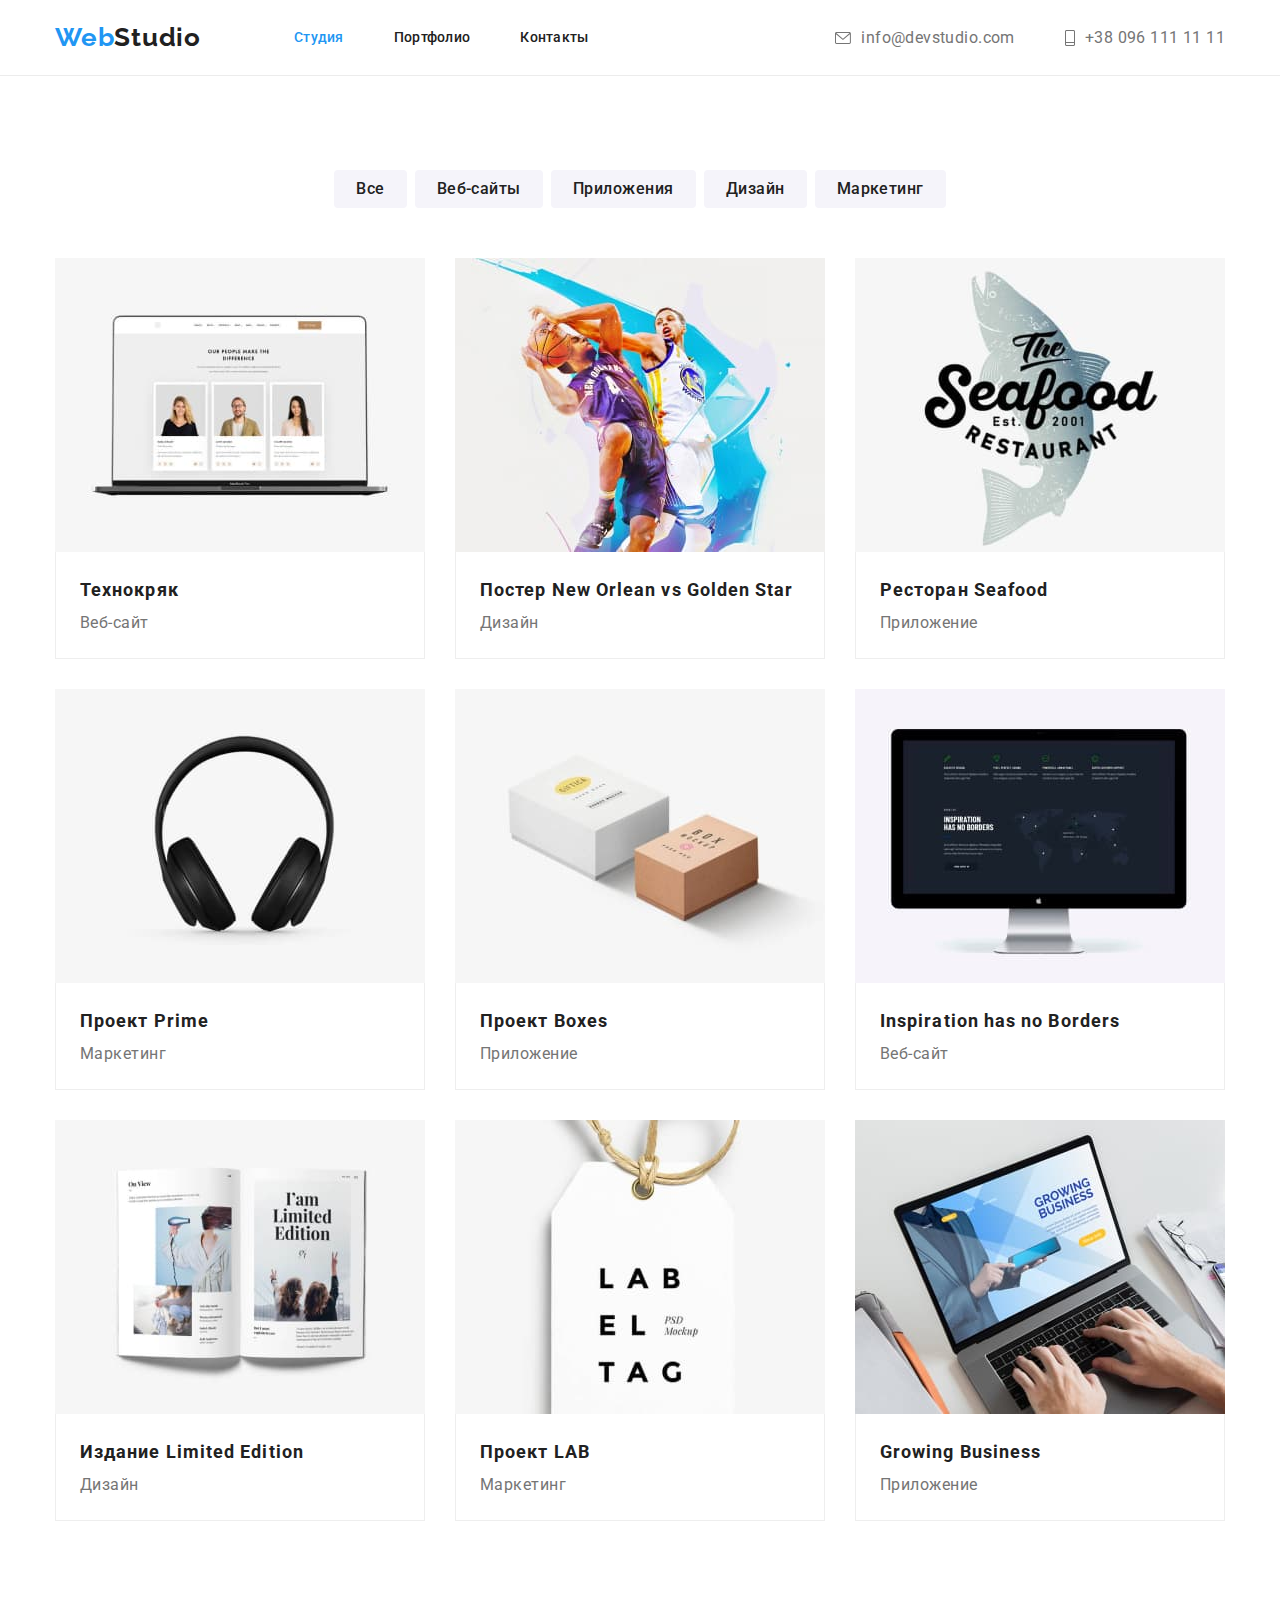
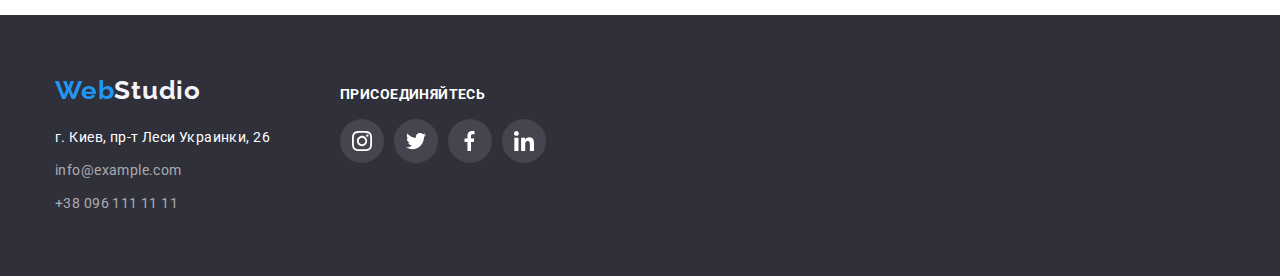
==== portfolio.html @ 5b5e38d6 "gg" ====
<!DOCTYPE html>
<html lang="ru">

<head>
    <meta charset="UTF-8" />
    <meta http-equiv="X-UA-Compatible" content="IE=edge" />
    <meta name="viewport" content="width=device-width, initial-scale=1.0" />
    <title>WebStudio</title>
    <link rel="preconnect" href="https://fonts.gstatic.com" />
    <link
        href="https://fonts.googleapis.com/css2?family=Raleway:wght@700&family=Roboto:wght@400;500;700;900&display=swap"
        rel="stylesheet" />
    <link rel="stylesheet"
        href="https://cdnjs.cloudflare.com/ajax/libs/modern-normalize/1.0.0/modern-normalize.min.css" />
    <link rel="stylesheet" href="./css/styles.css" />
</head>

<body>
    <header class="page-bottom-border">
        <div class="container">
            <nav class="nav ">
                <a href="./index.html" class="logo">Web<span>Studio</span></a>
                <ul class="nav-items">
                    <li><a href="./index.html" class="logo-list"><span>Студия</span> </a></li>
                    <li><a href="./portfolio.html" class="logo-list">Портфолио</a></li>
                    <li><a href="" class="logo-list">Контакты</a></li>
    
                </ul>
            </nav>
            <ul class="contacts">
                <li class="contacts-item ">
                    <a href="mailto:info@devstudio.com" class="link ">
                        <svg class="icon-mail ">
                            <use href="./images/icons/symbol-defs.svg#icon-mail"></use>
                        </svg>
                        info@devstudio.com</a>
                </li>
                <li class="contacts-item "><a href="tel:+380961111111" class="link">
                        <svg class="icon-tel">
                            <use href="./images/icons/symbol-defs.svg#icon-tel"></use>
                        </svg>+38 096 111 11 11</a></li>
            </ul>
        </div>
    </header>

    <main>
        <section class="section">
            <div class="container">
                <h1 class="visually-hidden"> примеры наших работ</h1>
                <ul class="btn-list">
                    <li> <button class="btn" type="button">Все</button> </li>
                    <li> <button class="btn" type="button">Веб-сайты</button> </li>
                    <li> <button class="btn" type="button">Приложения</button> </li>
                    <li> <button class="btn" type="button">Дизайн</button> </li>
                    <li> <button class="btn" type="button">Маркетинг</button> </li>
                </ul>

                <ul class="list-pic">

                    <li class="list-pic-items"><a href="">
                            <img src="./images/portfolio/portfolio1.jpg" alt="laptop" width="370">
                            <div class="list-pic-items-text">
                                <h2 class="portfolio-title">Технокряк</h2>
                                <p class="portfolio-subtitle">Веб-сайт</p>
                            </div>
                        </a></li>

                    <li class="list-pic-items"> <a href="">
                            <img src="./images/portfolio/portfolio2.jpg" alt="poster" width="370">
                            <div class="list-pic-items-text">
                                <h2 class="portfolio-title">Постер New Orlean vs Golden Star</h2>
                                <p class="portfolio-subtitle">Дизайн</p>
                            </div>
                        </a>
                    </li>

                    <li class="list-pic-items"><a href="">
                            <img src="./images/portfolio/portfolio3.jpg" alt="restourant logo" width="370">
                            <div class="list-pic-items-text">
                                <h2 class="portfolio-title">Ресторан Seafood</h2>
                                <p class="portfolio-subtitle">Приложение</p>
                            </div></a>


                    </li>
                    
                        <li class="list-pic-items"><a href="">
                            <img src="./images/portfolio/portfolio4.jpg" alt="headphones" width="370">
                            <div class="list-pic-items-text">
                                <h2 class="portfolio-title">Проект Prime</h2>
                                <p class="portfolio-subtitle">Маркетинг</p>
                            </div>


                    </a></li>

                    <li class="list-pic-items"><a href="">
                            <img src="./images/portfolio/portfolio5.jpg" alt="project boxes" width="370">
                            <div class="list-pic-items-text">
                                <h2 class="portfolio-title">Проект Boxes</h2>
                                <p class="portfolio-subtitle">Приложение</p>
                            </div>

                        </a>
                    </li>

                    <li class="list-pic-items"><a href="">
                            <img src="./images/portfolio/portfolio6.jpg" alt="Inspiration" width="370">
                            <div class="list-pic-items-text">

                                <h2 class="portfolio-title">Inspiration has no Borders</h2>
                                <p class="portfolio-subtitle">Веб-сайт</p>
                            </div>


                        </a></li>

                    <li class="list-pic-items"><a href="">
                            <img src="./images/portfolio/portfolio7.jpg" alt="Limited Edition" width="370">
                            <div class="list-pic-items-text">
                                <h2 class="portfolio-title">Издание Limited Edition</h2>
                                <p class="portfolio-subtitle">Дизайн</p>
                            </div>


                        </a></li>

                    <li class="list-pic-items"><a href="">
                            <img src="./images/portfolio/portfolio8.jpg" alt="project lab" width="370">
                            <div class="list-pic-items-text">
                                <h2 class="portfolio-title">Проект LAB</h2>
                                <p class="portfolio-subtitle">Маркетинг</p>
                            </div>


                        </a></li>

                    <li class="list-pic-items"><a href="">
                            <img src="./images/portfolio/portfolio9.jpg" alt="Growing Business" width="370">
                            <div class="list-pic-items-text">
                                <h2 class="portfolio-title">Growing Business</h2>
                                <p class="portfolio-subtitle">Приложение</p>
                            </div>


                        </a></li>
                </ul>
            </div>
        </section>
    </main>
    <footer class="footer">
        <div class="container footer-socials">
            <div>
                <a href="./index.html" class="logo">Web<span>Studio</span></a>
                <address>
                    <p class="address">г. Киев, пр-т Леси Украинки, 26</p>
                    <ul>
                        <li class="footer-link-item">
                            <a href="mailto:info@example.com " class="link colfoot">info@example.com</a>
                        </li>
                        <li class="footer-link-item"><a href="tel:+380961111111" class="link colfoot">+38 096 111 11
                                11</a>
                        </li>
                    </ul>
                </address>
            </div>
    
            <div class="footer-soc-item">
                <p class="footer-txt">ПРИСОЕДИНЯЙТЕСЬ</p>
                <div class="list-caption-icon-item ">
                    <a href="https://www.instagram.com/" target="_blank" rel="noopener noreferrer" class=" caption-icon">
                        <svg class="social-icon-item">
                            <use href="./images/icons/symbol-defs.svg#icon-instagram"></use>
                        </svg></a>
                    <a href="" target="_blank" rel="noopener noreferrer" class=" caption-icon">
                        <svg class="social-icon-item">
                            <use href="./images/icons/symbol-defs.svg#icon-twitter"></use>
                        </svg></a>
                    <a href="" target="_blank" rel="noopener noreferrer" class=" caption-icon">
                        <svg class="social-icon-item">
                            <use href="./images/icons/symbol-defs.svg#icon-facebook"></use>
                        </svg></a>
                    <a href="" target="_blank" rel="noopener noreferrer" class=" caption-icon">
                        <svg class="social-icon-item">
                            <use href="./images/icons/symbol-defs.svg#icon-linkedin"></use>
                        </svg></a>
                </div>
            </div>
        </div>
    </footer>
</body>

</html>
---- css/styles.css ----
body {
    font-family: 'Roboto';
    font-size: 14px;
    line-height: 1.71;
    letter-spacing: 0.03em;
    color: var(--main-text-color);
}

:root {
    --accent-color-accent: #2196F3;
    --title-text-color: #212121;
    --main-text-color: #757575;
    --main-font: 'Roboto', sans-serif;
    --title-font: 'Raleway', sans-serif;
    --background-color: #F5F4FA;
    --background-color-light: #E5E5E5;
    --background-color-dark: #2F303A;
    --focus-color-text: #FFFFFF;
    --address-link-color-footer: rgba(255, 255, 255, 0.6);
    --border-color: #EEEEEE;
    --border-color-header: #ECECEC;
    --color-icons: #AFB1B8;
}

html {
    box-sizing: border-box;
}

*, *::after, *::before {
    box-sizing: inherit;
}

h1, h2, h3, h4, h5, h6, p {
    margin: 0;
}

button {
    cursor: pointer;
}

a {
    text-decoration: none;
}

ul {
    list-style-type: none;
    padding-left: 0;
    margin: 0;
}

img {
    display: block;
    max-width: 100%;
    height: auto;
}

/* header */

.container {
    padding-left: 15px;
    padding-right: 15px;
    width: 1200px;
    margin: 0 auto;
}

/* nav */

header .container {
    display: flex;
}

.nav {
    display: inline-flex;
    align-items: center;
}

.nav-items {
    display: flex;
    margin-left: 93px;
}

.nav-items li:not(:first-child) {
    margin-left: 50px;
}

.contacts {
    display: flex;
    flex-wrap: wrap;
    margin-left: auto;
    align-items: center;
}

.contacts-item {
    display: flex;
    margin-left: 50px;
}

.icon-mail {
    width: 16px;
    height: 12px;
    margin-right: 10px;
    fill: currentColor;
}

.icon-tel {
    width: 10px;
    height: 16px;
    margin-right: 10px;
    fill: currentColor;
}

.icon-advantages {
    display: block;
    width: 70px;
    height: 76px;
}

.logo {
    display: inline-block;
    font-family: Raleway;
    font-weight: bold;
    font-size: 26px;
    line-height: 1.19;
    letter-spacing: 0.03em;
    color: var(--accent-color-accent);
}

.nav span {
    color: var(--title-text-color);
}

.link {
    display: flex;
    text-decoration: none;
    color: var(--main-text-color);
    font-style: normal;
    font-size: 16px;
}

.link:hover, .link:focus {
    color: var(--accent-color-accent);
}

header .link, .logo-list {
    display: flex;
    padding: 24px 0;
    align-items: center;
}

/* header-list */

.logo-list {
    display: block;
    font-weight: 500;
    font-size: 14px;
    line-height: 1.17;
    letter-spacing: 0.02em;
    color: var(--title-text-color);
}

.logo-list:hover, .logo-list:focus {
    color: var(--accent-color-accent);
}

/* footer */

.footer {
    padding-top: 60px;
    padding-bottom: 60px;
    background: var(--background-color-dark);
    display: flex;
}

.footer span {
    color: var(--background-color);
}

.footer .logo {
    display: flex;
    margin-bottom: 20px;
}

.footer-link-item:not(:last-child) {
    margin-bottom: 9px;
}

.colfoot {
    color: var(--address-link-color-footer);
    font-size: 14px;
    line-height: 1.71;
    letter-spacing: 0.03em;
}

.address {
    margin-bottom: 9px;
    font-style: normal;
    text-decoration: none;
    font-size: 14px;
    line-height: 1.71;
    letter-spacing: 0.03em;
    color: var(--focus-color-text);
}

.footer-txt {
    padding-top: 12px;
    padding: bottom 20px;
    ;
    font-style: normal;
    font-weight: bold;
    font-size: 14px;
    line-height: 1.14;
    letter-spacing: 0.03em;
    color: var(--focus-color-text);
}

.footer-socials {
    display: flex;
}

.footer-soc-item {
    margin-left: 70px;
}

.socials-icons-item {
    display: flex;
}

/* main secion2 */

.section {
    padding-top: 94px;
    padding-bottom: 94px;
}

.our-advantages {
    display: flex;
    justify-content: space-between;
}

.our-advantages-item {
    width: 270px;
}

.icon-item-bgr {
    display: flex;
    align-items: center;
    justify-content: center;
    background-image: url(../images/icons/bgradve.svg#icon-bgradve);
    width: 270px;
    height: 120px;
}

.caption-list {
    padding-top: 0;
}

.caption-our-team {
    margin-bottom: 50px;
    text-align: center;
    font-family: var(---main-font);
    font-weight: bold;
    font-size: 36px;
    line-height: 1.16;
    letter-spacing: 0.03em;
    color: var(--title-text-color);
    text-decoration: none;
}

.caption-our-team-list {
    display: flex;
    flex-wrap: wrap;
    justify-content: space-between;
}

.caption {
    background-color: var(--background-color);
}

.caption-item {
    width: 270px;
    background: var(--focus-color-text);
    box-shadow: 0 1px 3px rgba(0, 0, 0, 0.12), 0 1px 1px rgba(0, 0, 0, 0.14), 0 2px 1px rgba(0, 0, 0, 0.2);
    border-radius: 0 0 4px 4px;
}

.caption-our-team-list-text {
    padding: 30px;
}

.title-our-team {
    margin-bottom: 10px;
    text-align: center;
    font-weight: 500;
    font-size: 16px;
    line-height: 1.18;
    letter-spacing: 0.03em;
    color: var(--title-text-color)
}

.subtitle-our-team {
    text-align: center;
    font-weight: normal;
    font-size: 16px;
    line-height: 1.18;
    letter-spacing: 0.03em;
    color: var(--main-text-color)
}

/* main section 1 */

.pic {
    padding-top: 200px;
    padding-bottom: 200px;
    background-image: linear-gradient(rgba(47, 48, 58, 0.4), rgba(47, 48, 58, 0.4)), url(..//images/bgdimage.jpg);
}

.pic-backround {
    display: flex;
    align-items: center;
    flex-direction: column;
    width: 1600px;
}

.pic-backround-title {
    max-width: 696px;
    text-align: center;
    height: 120px;
    font-weight: 900;
    font-size: 44px;
    line-height: 1.36;
    letter-spacing: 0.06em;
    text-transform: uppercase;
    color: var(--focus-color-text);
}

/*  кнопка Заказать услугу */

.main-button {
    padding: 0;
    margin-top: 30px;
    width: 200px;
    height: 50px;
    display: block;
    font-weight: bold;
    font-size: 16px;
    line-height: 1.87;
    letter-spacing: 0.06em;
    color: var(--focus-color-text);
    background-color: var(--accent-color-accent);
    cursor: pointer;
    box-shadow: 0px 4px 4px rgba(0, 0, 0, 0.15);
    border: none;
    border-radius: 4px;
}

/* секция  примеры наших работ */

.section-title {
    margin-top: 30px;
    margin-bottom: 10px;
    font-weight: bold;
    font-size: 14px;
    line-height: 1.14;
    letter-spacing: 0.03em;
    text-transform: uppercase;
    color: var(--title-text-color);
}

.section-subtitle {
    text-align: left;
    font-size: 14px;
    line-height: 1.71;
    letter-spacing: 0.03em;
}

.visually-hidden {
    position: absolute;
    clip: rect(1px 1px 1px 1px);
    clip: rect(1px, 1px, 1px, 1px);
    padding: 0;
    border: 0;
    height: 1px;
    width: 1px;
    overflow: hidden
}

/* секция постоянные клиенты */

.clients-tittle {
    display: block;
    text-align: center;
    font-family: var(---main-font);
    font-weight: bold;
    font-size: 36px;
    line-height: 1.16;
    letter-spacing: 0.03em;
    color: var(--title-text-color);
    text-decoration: none;
}

.list-clients-icons {
    display: flex;
    justify-content: space-between;
    margin-top: 50px;
}

.list-clients-icons-item {
    justify-content: center;
    align-items: center;
    display: flex;
    width: 170px;
    height: 92px;
    border: 1px solid var(--color-icons);
    box-sizing: border-box;
    border-radius: 4px;
    fill: var(--color-icons)
}

.list-clients-icons-item:hover, .list-clients-icons-item:focus {
    fill: var(--accent-color-accent);
    border: 1px solid var(--accent-color-accent)
}

.list-caption-icon-item {
    display: flex;
    justify-content: space-between;
    margin-top: 16px;
}

.social-icon-item {
width: 20px;
height: 20px;
} 
.clients-icons {
    width: 106px;
    height: 60px;
}

.caption-icon {
    justify-content: center;
    cursor: pointer;
    display: flex;
    align-items: center;
    display: flex;
    width: 44px;
    height: 44px;
    box-sizing: border-box;
    border-radius: 50%;
    fill: var(--color-icons)
}

.caption-icon:hover, .caption-icon:focus {
    background-color: var(--accent-color-accent);
    fill: var(--focus-color-text)
}

.list-caption-icon {
    display: flex;
}

.footer .caption-icon {
    margin-right: 10px;
    cursor: pointer;
    display: flex;
    align-items: center;
    display: flex;
    width: 44px;
    height: 44px;
    box-sizing: border-box;
    border-radius: 50%;
    fill: var(--focus-color-text);
    background-color: rgba(255, 255, 255, 0.1);
    ;
}

.footer .caption-icon:hover, .footer .caption-icon:focus {
    background-color: var(--accent-color-accent)
}

/* page  portfolio */

.page-bottom-border {
    border-bottom: 1px solid var(--border-color-header);
}

.logo-list span {
    color: var(--accent-color-accent);
}

/* секция  примеры наших работ */

.list-pic-items-text {
    padding-top: 20px;
    padding-left: 24px;
    padding-bottom: 20px;
    padding-right: 24px;
    border: 1px solid var(--border-color);
    border-top: none;
}

.portfolio-title {
    margin: 0;
    font-weight: bold;
    font-size: 18px;
    line-height: 2.0;
    letter-spacing: 0.06em;
    color: var(--title-text-color);
}

.portfolio-subtitle {
    font-size: 16px;
    line-height: 1.87;
    letter-spacing: 0.03em;
    color: var(--main-text-color);
}

.list-pic {
    display: flex;
    flex-wrap: wrap;
    margin-left: -30px;
    margin-top: -30px;
    padding: 0;
}

.list-pic-items {
    display: flex;
    margin-left: 30px;
    margin-top: 30px;
    flex-basis: calc((100% - 90px) / 3);
    background: var(--focus-color-text);
    flex-direction: column;
}

.portfolio-link {}

.portfolio-link:hover, .portfolio-link:focus {
    border: 1px solid #EEEEEE;
    box-sizing: border-box;
    box-shadow: 0px 1px 1px rgba(0, 0, 0, 0.12), 0px 4px 4px rgba(0, 0, 0, 0.06), 1px 4px 6px rgba(0, 0, 0, 0.16);
}

.btn-list {
    display: flex;
    justify-content: center;
    margin-bottom: 50px;
}

.btn {
    margin-left: 4px;
    margin-right: 4px;
    padding: 6px 22px;
    display: flex;
    background: var(--background-color);
    color: var(--title-text-color);
    border-radius: 4px;
    border: none;
    font-weight: 500;
    font-size: 16px;
    line-height: 1.62;
    letter-spacing: 0.03em;
}

.btn:hover, .btn:focus {
    background: var(--accent-color-accent);
    box-shadow: 0px 3px 1px rgba(#000, .1), 0px 1px 2px rgba(#000, 0.08), 0px 2px 2px rgba(#000, 0.12);
    border-radius: 4px;
    color: var(--focus-color-text);
    border: none;
}
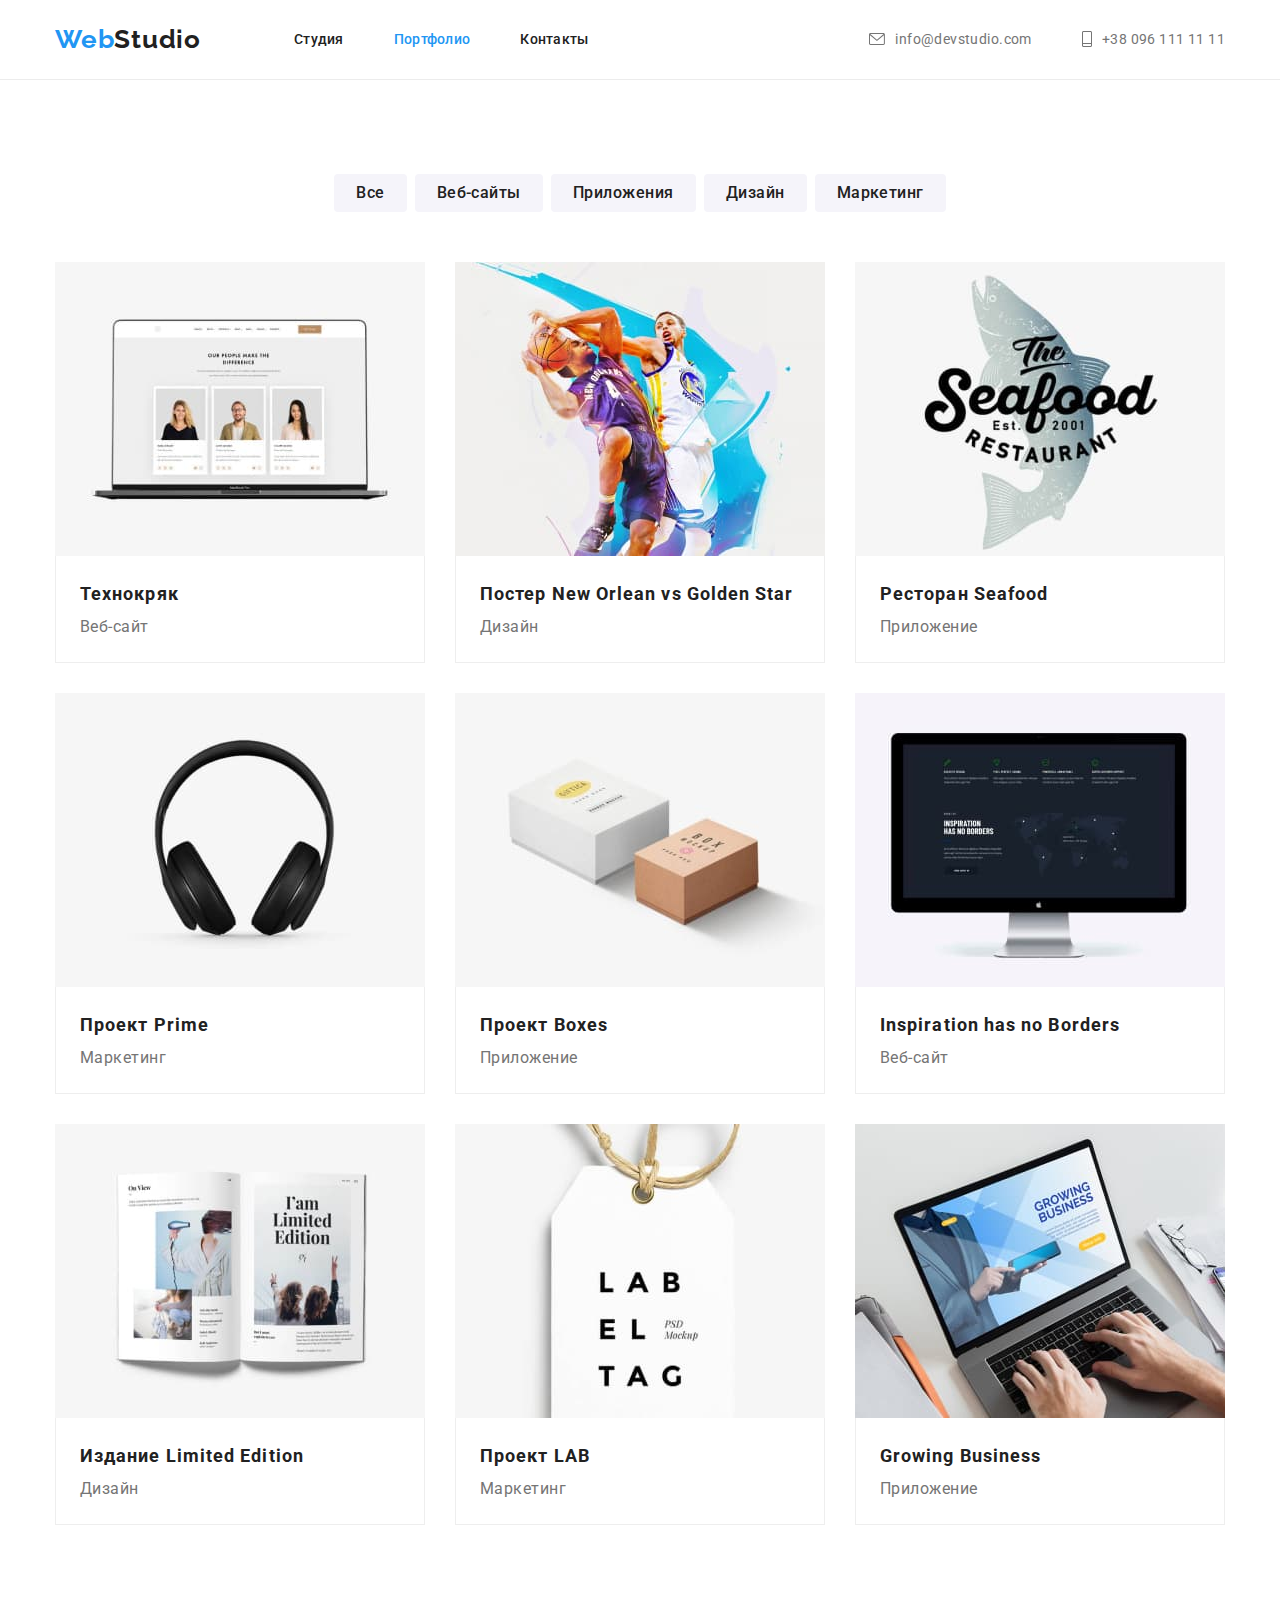
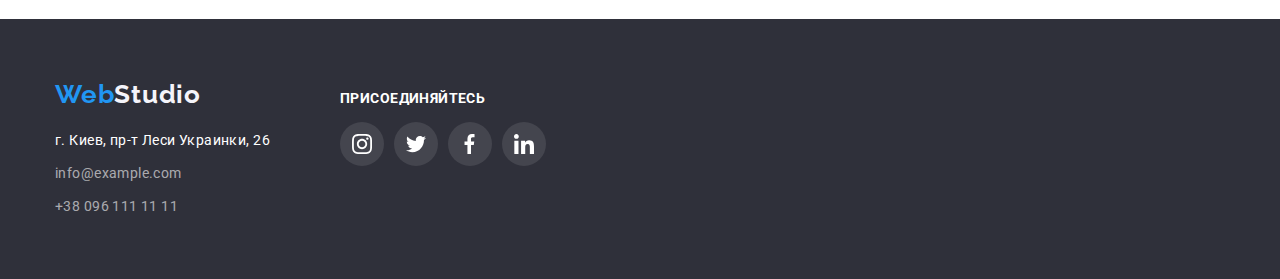
==== commit 0258a089: "jh" ====
--- a/portfolio.html
+++ b/portfolio.html
@@ -21,22 +21,22 @@
             <nav class="nav ">
                 <a href="./index.html" class="logo">Web<span>Studio</span></a>
                 <ul class="nav-items">
-                    <li><a href="./index.html" class="logo-list"><span>Студия</span> </a></li>
-                    <li><a href="./portfolio.html" class="logo-list">Портфолио</a></li>
+                    <li><a href="./index.html" class="logo-list">Студия</a></li>
+                    <li><a href="./portfolio.html" class="logo-list"><span>Портфолио</span> </a></li>
                     <li><a href="" class="logo-list">Контакты</a></li>
-    
+
                 </ul>
             </nav>
             <ul class="contacts">
                 <li class="contacts-item ">
                     <a href="mailto:info@devstudio.com" class="link ">
-                        <svg class="icon-mail ">
+                        <svg class="icon-mail " width="16" height="12">
                             <use href="./images/icons/symbol-defs.svg#icon-mail"></use>
                         </svg>
                         info@devstudio.com</a>
                 </li>
                 <li class="contacts-item "><a href="tel:+380961111111" class="link">
-                        <svg class="icon-tel">
+                        <svg class="icon-tel" width="10" height="16">
                             <use href="./images/icons/symbol-defs.svg#icon-tel"></use>
                         </svg>+38 096 111 11 11</a></li>
             </ul>
@@ -57,7 +57,7 @@
 
                 <ul class="list-pic">
 
-                    <li class="list-pic-items"><a href="">
+                    <li class="list-pic-items"><a href="" class="portfolio-link ">
                             <img src="./images/portfolio/portfolio1.jpg" alt="laptop" width="370">
                             <div class="list-pic-items-text">
                                 <h2 class="portfolio-title">Технокряк</h2>
@@ -65,7 +65,7 @@
                             </div>
                         </a></li>
 
-                    <li class="list-pic-items"> <a href="">
+                    <li class="list-pic-items"> <a href="" class="portfolio-link ">
                             <img src="./images/portfolio/portfolio2.jpg" alt="poster" width="370">
                             <div class="list-pic-items-text">
                                 <h2 class="portfolio-title">Постер New Orlean vs Golden Star</h2>
@@ -74,17 +74,18 @@
                         </a>
                     </li>
 
-                    <li class="list-pic-items"><a href="">
+                    <li class="list-pic-items"><a href="" class="portfolio-link ">
                             <img src="./images/portfolio/portfolio3.jpg" alt="restourant logo" width="370">
                             <div class="list-pic-items-text">
                                 <h2 class="portfolio-title">Ресторан Seafood</h2>
                                 <p class="portfolio-subtitle">Приложение</p>
-                            </div></a>
+                            </div>
+                        </a>
 
 
                     </li>
-                    
-                        <li class="list-pic-items"><a href="">
+
+                    <li class="list-pic-items"><a href="" class="portfolio-link ">
                             <img src="./images/portfolio/portfolio4.jpg" alt="headphones" width="370">
                             <div class="list-pic-items-text">
                                 <h2 class="portfolio-title">Проект Prime</h2>
@@ -92,9 +93,9 @@
                             </div>
 
 
-                    </a></li>
+                        </a></li>
 
-                    <li class="list-pic-items"><a href="">
+                    <li class="list-pic-items"><a href="" class="portfolio-link ">
                             <img src="./images/portfolio/portfolio5.jpg" alt="project boxes" width="370">
                             <div class="list-pic-items-text">
                                 <h2 class="portfolio-title">Проект Boxes</h2>
@@ -104,7 +105,7 @@
                         </a>
                     </li>
 
-                    <li class="list-pic-items"><a href="">
+                    <li class="list-pic-items"><a href="" class="portfolio-link ">
                             <img src="./images/portfolio/portfolio6.jpg" alt="Inspiration" width="370">
                             <div class="list-pic-items-text">
 
@@ -115,7 +116,7 @@
 
                         </a></li>
 
-                    <li class="list-pic-items"><a href="">
+                    <li class="list-pic-items"><a href="" class="portfolio-link ">
                             <img src="./images/portfolio/portfolio7.jpg" alt="Limited Edition" width="370">
                             <div class="list-pic-items-text">
                                 <h2 class="portfolio-title">Издание Limited Edition</h2>
@@ -125,7 +126,7 @@
 
                         </a></li>
 
-                    <li class="list-pic-items"><a href="">
+                    <li class="list-pic-items"><a href="" class="portfolio-link ">
                             <img src="./images/portfolio/portfolio8.jpg" alt="project lab" width="370">
                             <div class="list-pic-items-text">
                                 <h2 class="portfolio-title">Проект LAB</h2>
@@ -135,7 +136,7 @@
 
                         </a></li>
 
-                    <li class="list-pic-items"><a href="">
+                    <li class="list-pic-items"><a href="" class="portfolio-link ">
                             <img src="./images/portfolio/portfolio9.jpg" alt="Growing Business" width="370">
                             <div class="list-pic-items-text">
                                 <h2 class="portfolio-title">Growing Business</h2>
@@ -164,24 +165,24 @@
                     </ul>
                 </address>
             </div>
-    
+
             <div class="footer-soc-item">
                 <p class="footer-txt">ПРИСОЕДИНЯЙТЕСЬ</p>
                 <div class="list-caption-icon-item ">
-                    <a href="https://www.instagram.com/" target="_blank" rel="noopener noreferrer" class=" caption-icon">
-                        <svg class="social-icon-item">
+                    <a href="" target="_blank" rel="noopener noreferrer" class=" caption-icon">
+                        <svg class="social-icon-item" width="20" height="20">
                             <use href="./images/icons/symbol-defs.svg#icon-instagram"></use>
                         </svg></a>
                     <a href="" target="_blank" rel="noopener noreferrer" class=" caption-icon">
-                        <svg class="social-icon-item">
+                        <svg class="social-icon-item" width="20" height="20">
                             <use href="./images/icons/symbol-defs.svg#icon-twitter"></use>
                         </svg></a>
                     <a href="" target="_blank" rel="noopener noreferrer" class=" caption-icon">
-                        <svg class="social-icon-item">
+                        <svg class="social-icon-item" width="20" height="20">
                             <use href="./images/icons/symbol-defs.svg#icon-facebook"></use>
                         </svg></a>
                     <a href="" target="_blank" rel="noopener noreferrer" class=" caption-icon">
-                        <svg class="social-icon-item">
+                        <svg class="social-icon-item" width="20" height="20">
                             <use href="./images/icons/symbol-defs.svg#icon-linkedin"></use>
                         </svg></a>
                 </div>
--- a/css/styles.css
+++ b/css/styles.css
@@ -134,13 +134,15 @@
     text-decoration: none;
     color: var(--main-text-color);
     font-style: normal;
-    font-size: 16px;
+    font-size: 14px;
 }
 
 .link:hover, .link:focus {
     color: var(--accent-color-accent);
 }
-
+ header .logo{
+     padding: 24px 0;
+ }
 header .link, .logo-list {
     display: flex;
     padding: 24px 0;
@@ -204,7 +206,6 @@
 .footer-txt {
     padding-top: 12px;
     padding: bottom 20px;
-    ;
     font-style: normal;
     font-weight: bold;
     font-size: 14px;
@@ -215,6 +216,7 @@
 
 .footer-socials {
     display: flex;
+    align-items: baseline;
 }
 
 .footer-soc-item {
@@ -245,8 +247,7 @@
     display: flex;
     align-items: center;
     justify-content: center;
-    background-image: url(../images/icons/bgradve.svg#icon-bgradve);
-    width: 270px;
+    background-image: url(../images/icons/bgradve.svg);
     height: 120px;
 }
 
@@ -309,9 +310,13 @@
 /* main section 1 */
 
 .pic {
+    margin: 0 auto;
+    max-width: 1600px;
     padding-top: 200px;
     padding-bottom: 200px;
     background-image: linear-gradient(rgba(47, 48, 58, 0.4), rgba(47, 48, 58, 0.4)), url(..//images/bgdimage.jpg);
+    background-repeat: no-repeat;
+    background-size: cover;
 }
 
 .pic-backround {
@@ -428,9 +433,10 @@
 }
 
 .social-icon-item {
-width: 20px;
-height: 20px;
-} 
+    width: 20px;
+    height: 20px;
+}
+
 .clients-icons {
     width: 106px;
     height: 60px;
@@ -531,13 +537,12 @@
     flex-direction: column;
 }
 
-.portfolio-link {}
-
 .portfolio-link:hover, .portfolio-link:focus {
-    border: 1px solid #EEEEEE;
     box-sizing: border-box;
     box-shadow: 0px 1px 1px rgba(0, 0, 0, 0.12), 0px 4px 4px rgba(0, 0, 0, 0.06), 1px 4px 6px rgba(0, 0, 0, 0.16);
 }
+
+/* portfolio batton */
 
 .btn-list {
     display: flex;
@@ -562,7 +567,7 @@
 
 .btn:hover, .btn:focus {
     background: var(--accent-color-accent);
-    box-shadow: 0px 3px 1px rgba(#000, .1), 0px 1px 2px rgba(#000, 0.08), 0px 2px 2px rgba(#000, 0.12);
+    box-shadow: 0px 3px 1px rgba(0, 0, 0, 0.1), 0px 1px 2px rgba(0, 0, 0, 0.08), 0px 2px 2px rgba(0, 0, 0, 0.12);
     border-radius: 4px;
     color: var(--focus-color-text);
     border: none;
